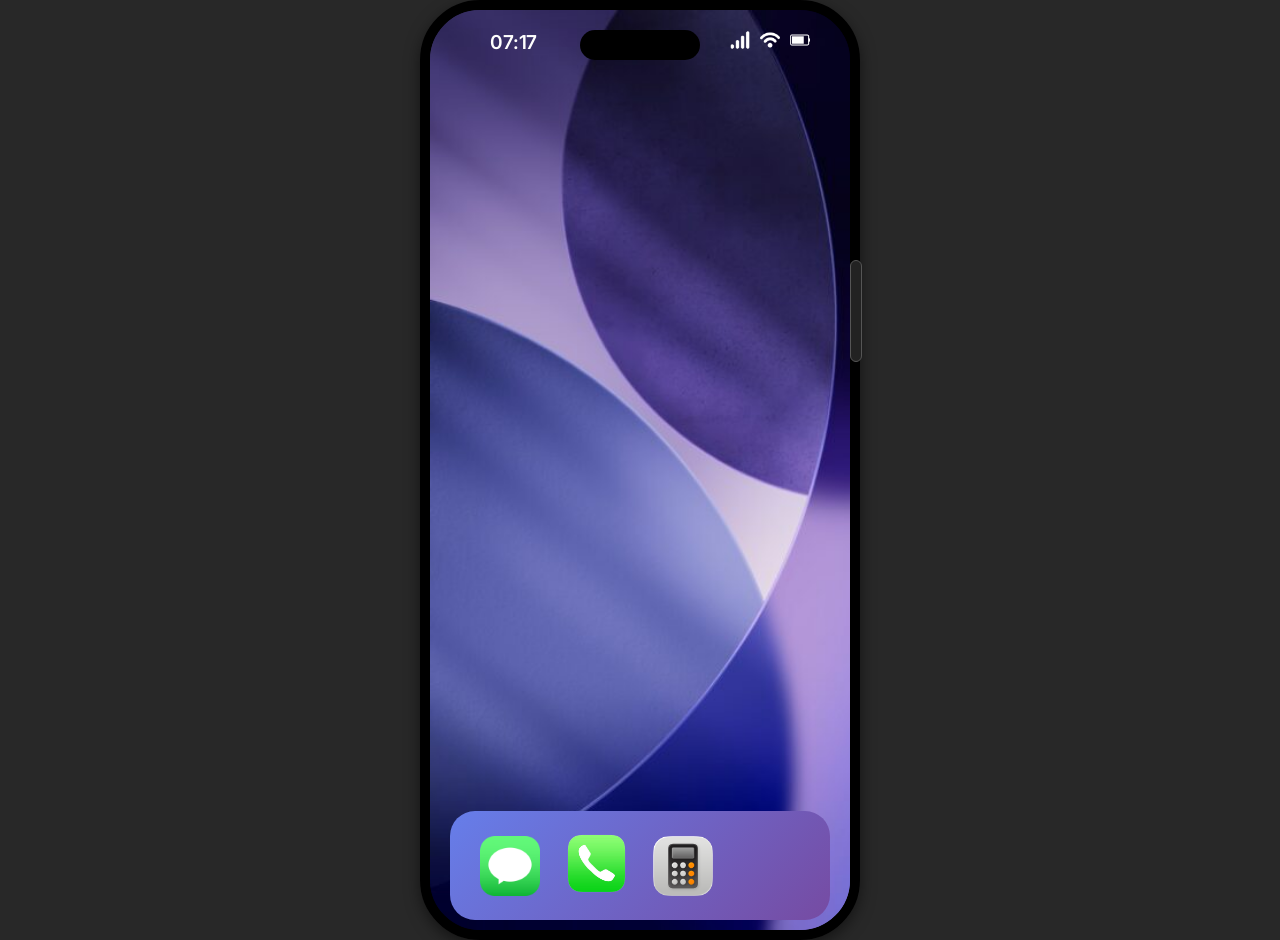
==== index.html @ d0673a6a "Add iPhone web simulator" ====
<!DOCTYPE html>
<html lang="en">
<head>
    <meta charset="UTF-8">
    <meta name="viewport" content="width=device-width, initial-scale=1.0">
    <link rel="preconnect" href="https://fonts.googleapis.com">
    <link rel="preconnect" href="https://fonts.gstatic.com" crossorigin>
    <link href="https://fonts.googleapis.com/css2?family=Baloo+2:wght@400..800&family=Inter:ital,opsz,wght@0,14..32,100..900;1,14..32,100..900&family=JetBrains+Mono:ital,wght@0,100..800;1,100..800&display=swap" rel="stylesheet">
    <link rel="stylesheet" href="css/style.css">
    <link rel="stylesheet" href="css/animations.css">
    <title>Homepage</title>
</head>
<body>
    <a href="lockscreen/lockscreen.html"><div class="powerBtn" onclick="ukljuci()"></div></a>
    <div id="telefon">
        <div id="island"></div>
        <div id="ekran">
            <div id="realTime" class="real-time">
                
            </div>
            <div class="densa_strana">
                <img src="img/signal.png" alt="">
                <img src="img/wi-fi.png" alt="">
                <img src="img/full-battery.png" alt="">
            </div>
            <div id="donjeIkonice">
                <a href="poruke/poruke.html"><img src="img/iphone-message-computer-icons-text-messaging-messenger-93c1965b946804798a4d72bab8ef4b2f.png" alt="" class="donjaIkonica"></a>
                <a href="poziv/poziv.html"><img src="img/dial icon.png" alt="" class="donjaIkonica" id="poziv"></a>
                <a href="kalkulator/kalkulator.html"><img src="img/calc.png" alt="" class="donjaIkonica"></a>
            </div>
    
        </div>
    </div>
    
    
    <script src="js/script.js"></script>
    
</body>
</html>
---- css/style.css ----
body{
    margin: 0;
    background-color: rgb(40, 40, 40);
    width: 100%;
    height: 100vh;
    display: flex;
    justify-content: center;
    align-items: center;
    font-family: 'Inter', sans-serif;
    font-weight: 500;
    letter-spacing: -0.01em;
}

#telefon{
    position: relative;
    margin: auto;
    width: 420px;
    height: 920px;
    background-image:url('../img/iOS-26-Wallpaper-Dusk-Dark-2-369x800.jpg');
    background-repeat: no-repeat;
    background-size: cover;
    border-radius: 60px;
    overflow: hidden;
    border: 10px solid black;

    box-shadow: 0 5px 15px rgba(0,0,0,0.5);

}

#telefon::after {
    animation: glassGlow 6s ease-in-out infinite;
}

.powerBtn{
 
    position: fixed;
    left: calc(50% + 210px);
    top: calc(50% - 190px);
    width: 10px;
    height: 100px;
    border-radius: 10px;
    background-color: #222;
    border: 1px solid #555;
    cursor: pointer;
    transition: 0.2s;
    z-index: 1000;

}

.lockScreen{
    position: absolute;
    top: 20px;
    left: 50%;
    transform: translateX(-50%);
    font-size: 4em; 
    text-align: center;

}

#datum{
    font-size: 0.4em;
    font-weight: 400;
    position: absolute;
    top: 30px;
    left: 50%;
    transform: translateX(-50%);
    color: #fefefe;

}



.lockScreen h1{
    font-size: 2em;
    color: rgba(200, 200, 200, 0.519);

}

.powerBtn:active{
    left: calc(50% + 207px);
}

#ekran{
     will-change: transform;
    touch-action: none; /* sprečava scroll */
    background-image:url('../img/iOS-26-Wallpaper-Dusk-Dark-2-369x800.jpg');
    background-repeat: no-repeat;
    background-size: cover;
    width: 100%;
    height: 100%;
    position: relative;
    animation: fadeBlur 1s ease forwards;
    z-index: 0;
}

.overlay {
	position: fixed;
	bottom: 0;
	top: 0;
	left: 0;
	right: 0;
	width: 100%;
	height: 100%;
	z-index: 100;
	background-color: rgba(0, 0, 0, 0.5);
}

a{
    text-decoration: none;
    color: #fefefe;
}

#island {
    width: 120px;          
    height: 30px;           
    background-color: #000000; 
    border-radius: 25px;
    position: absolute;     
    top: 20px;              
    left: 50%;              
    transform: translateX(-50%); 
    z-index: 990;
}

#header{
    z-index: 999;
}

.real-time {
    position: absolute;
    top: 20px;
    left: 60px;
    font-weight: 600;
    font-size: 1.2em;
    color: #fefefe;
    z-index: 101;
}

.densa_strana {
    position: absolute;
    top: 20px;
    right: 40px; 
    color: #fefefe;
    z-index: 101;
    display: flex;      
    gap: 10px;           
}

.densa_strana img{
    width: 20px;
    height: 20px;

}

.poziv{
    position: fixed;
	bottom: 0;
	top: 0;
	left: 0;
	right: 0;
	width: 100%;
	height: 100%;
	z-index: 100;
	background-color: rgb(30, 30, 30);
    animation: fadeBlur 0.5s ease forwards;

}


.dialBroj, .calcBroj{
    font-weight: 600;
    width: 80px;
    height: 80px;
    border-radius: 10px;
    background-color: rgba(50, 50, 50, 0.5);
    color: #fefefe;
    border: none;
    display: flex;          
    align-items: center;
    justify-content: center;
    transition: 0.1s;
    cursor: pointer;
    margin: 10px;
    border-radius: 50%;
    box-shadow: 0 5px 15px rgba(0,0,0,0.5);

}

.calcBroj{
    margin: 3px;
    width: 94px;
    height: 94px;

}

.sivi{
    background-color: rgb(101, 101, 101);
}

.narandzasti{
    background-color: rgba(255, 137, 0);
}



.tipkice, .tipkiceCalc{
    position: absolute;
    top: 550px;
    left: 50%;
    transform: translate(-50%, -50%) scale(1);
    
}

.tipkiceCalc{
    top:600px
}

.dialBroj, .calcBroj{
    font-size: 1.5em;
}

.dialBroj:hover, .calcBroj:hover{
    background-color: rgb(50, 50, 50);
    transform: scale(1.05);
}

.dialBroj:active, .calcBroj:active{
    transform: scale(1);
}

#brojTelefona{
    position: absolute;
    top:250px;
    left: 50%;
    width: 60%;
    background-color: rgba(0, 0, 0, 0);
    text-align: center;
    transform: translate(-50%, -50%);
    box-shadow: 0 5px 15px rgba(0,0,0,0.5);
}

#pozovi{
    background-color: #137a2d;
} 
#pozovi img{
    width: 30px;
}

#obrisi_broj{
    width: 20px;
    background-color: transparent;
    box-shadow: none;
    position: absolute;
    right: 30px;
    color: rgba(254, 254, 254, 0.509);
    animation: fadeBlur 0.5s ease forwards;
}

input[type="number"]::-webkit-outer-spin-button,
input[type="number"]::-webkit-inner-spin-button {
  -webkit-appearance: none;
  margin: 0;
}

#kontakt{
    position: absolute;
    height: 80px;
    top: 0;
    width: 380px;
    z-index: 1;
    display: flex;
    align-items: flex-end;
    padding: 20px;
    font-size: 1.2em;
    color: #fff;
    gap: 10px;
    box-shadow: 0 5px 15px rgba(0,0,0,0.5);
    background-color: rgba(53, 53, 53, 0.804);
}
#kontakt p, #kontakt a {
    color: #fefefe;
    text-decoration: none;
    margin: 0;
    cursor: pointer;
    z-index: 999;
}   


#fon_ikonica{
    position: absolute;
    right: 70px;
    top: 70px;
    cursor: pointer;
    
}

#trash_ikonica{
    position: absolute;
    right: 20px;
    cursor: pointer;
    z-index: 10;
}


#kontakt img{
    width: 30px;
    cursor: pointer;
    z-index: 1000;
}


input{
    position: absolute;
    left: 20px;
    margin: auto;
    width: 100px;
    height: 20px;
    font-size: 1.5em;
    padding: 10px;
    padding-left: 20px;
    border-radius: 50px;
    transition: 0.5s ease-in-out;
    font-family: 'Inter';
    background-color: rgba(53, 53, 53, 0.503);
    color: #fefefe;
    box-shadow: 0 3px 7px rgba(0,0,0,0.4);
    
}

::-webkit-input-placeholder {
  color: #bababa;
}

input:focus{
    width: 300px;
    border: 2px solid #fefefe;

}

#kucanje h1{
    display: flex;
    justify-content: center;
    align-items: center;
    position: absolute;
    width: 20px;
    left: 360px;
    border-radius: 50%;
    height: 20px;
    padding: 12px;
    background-color: rgba(51, 51, 51, 0.507);
    cursor: pointer;
    color: #fefefe;
    bottom: -10px;
    box-shadow: 0 3px 7px rgba(0,0,0,0.4);
}

#kucanje{
    position: absolute;
    bottom: 40px;
    width: 420px;
    height: 45px;
    padding:10px 0;
    border-radius: 20px;
    transition: 0.2s;
}



#poruke{
    position: absolute;
    top: 140px;      
    bottom: 140px;   
    left: 20px;
    right: 20px;
    width: 380px;
    display: flex;
    padding-right: 20px;
    flex-direction: column;
    overflow-y: auto;
    scrollbar-width:none;    
    gap: 20px;
}


.porukajs {
    max-width: 70%;
    padding: 10px 15px;
    background-color: rgba(48, 141, 255, 0.8);
    border: 1px solid #fefefe;
    color: #fff;
    border-radius: 20px;
    align-self: flex-end;  
    word-wrap: break-word;
    cursor: pointer;
    box-shadow: 0 5px 15px rgba(0,0,0,0.5);
}

.porukajs:active{
    transform: scale(0.95);
    
}

.obrisi{
    max-width: 300px;
    min-height: 100px;
    background-color: rgba(0, 0, 0, 0.817);
    color: #fff;
    text-align: center;
    border-radius: 25px;
    position: fixed;
    top: 50%;
    left: 50%;
    transform: translate(-50%, -50%);
    padding: 25px;
    top: 400px;
    z-index: 999;
    box-shadow: 0 5px 15px rgba(0,0,0,0.5);
    animation: fadeBlur 0.5s ease forwards;


}

.obrisi h2{
    display: inline-block;
    margin:20px 50px;
    cursor: pointer;
    
}

#pravatastarura {
    position: absolute;
    bottom: 0px;
    width: 100%;
    display: flex;
    flex-direction: column; 
    align-items: center;    
    gap: 10px;            
    background-color: rgba(0, 0, 0, 0.5);
    z-index: 10;
    padding-bottom: 30px;
    padding-top: 20px;
    border-radius: 10px;
    
}

.prviRed, .drugiRed, .treciRed, .cetvrtiRed, .petiRed{
    display: flex;           
    justify-content: center; 
    gap: 5px;                
}

.taster {
    font-weight: 600;
    width: 36px;
    height: 50px;
    border-radius: 10px;
    background-color: rgba(50, 50, 50, 0.5);
    color: #fefefe;
    border: none;
    display: flex;          
    align-items: center;
    justify-content: center;
    transition: 0.1s;
    cursor: pointer;
}

.taster:hover{
    transform: scale(1.05);
    box-shadow: 0 3px 7px rgba(0,0,0,0.4);

}

.taster:active{
    transform: scale(0.98);
}

#upper, #backspace{
    width: 52px;
    height: 50px;

}

#space{
    position: absolute;
    left: 110px;
    width: 200px;
}

#enter{
    width: 52px;
    margin-left: 350px;
    background-color: #308dff;
    color: #fefefe;
}

#tackica{
    position: absolute;
    left: 315px;
}

#brojeviKey{
    position: absolute;
    left: 10px;
    width: 95px;
}

#izadjiLinija{
    width: 200px;
    height: 7px;
    background-color: #fefefe;
    position: absolute;
    bottom: 10px;
    left: 25%;
    border-radius: 20px;
    cursor: grab;
    z-index: 999;
}

#donjeIkonice{
    position: absolute;
    bottom:10px;
    width: 340px;
    padding: 20px;
    margin: 0 20px;
    background: linear-gradient(135deg, #667eea 0%, #764ba2 100%);
    border-radius: 25px;
}

.donjaIkonica{
    width: 60px;
    margin: 0 10px;
    border-radius: 10px;
    transition: 0.2s;
}

#poziv{
    width: 65px;
}

.donjaIkonica:hover{
    transform: scale(1.1);
    box-shadow: 0 5px 15px rgba(0,0,0,0.5);
}

#tastaturaUpali{
    position: absolute;
    bottom: 40px;
    left: 20px;
    z-index: 10;
    cursor: pointer;
}
#tastaturaUpali img{
    width: 50px;
}

.zatvori{
    position: fixed;
    top: 10px;
    right: 10px;
    transform: translate(-50%, -50%);
    cursor: pointer;
    z-index: 1000;

}

.zatvori_dial{
    position: fixed;
    top: 80px;
    left: 40px;
    transform: translate(-50%, -50%);
    cursor: pointer;
    z-index: 1000;
    color: #fefefe;
}

#autor{
    position: absolute;
    top: 500px;
    z-index: 999;
}

.calc{
    position: fixed;
	bottom: 0;
	top: 0;
	left: 0;
	right: 0;
	width: 100%;
	height: 100%;
	z-index: 100;
	background-color: rgb(30, 30, 30);
    animation: fadeBlur 0.5s ease forwards;
}

#calc_input{
    top: 250px;
    width: 92%;
    height: 50px;
    left: 50%;
    transform: translateX(-50%);
    border-radius: 0;
    text-align: right;
    font-size: 3em;
    border: none;
    box-shadow: none;
    background-color: rgba(0, 0, 0, 0);
}
---- css/animations.css ----
@keyframes fadeBlur {
    from {
        opacity: 0;
        filter: blur(5px);
    }
    to {
        opacity: 1;
        filter: blur(0);
    }
}

@keyframes lockscreenUp {
    from {
        transform: translateY(0);
    }
    to {
        transform: translateY(-100%);
    }
}

@keyframes tastaturaOpen {
    from {
        transform: translateY(100%);
        opacity: 0;
    }
    to {
        transform: translateY(0);
        opacity: 1;
    }
}

@keyframes tastaturaClose {
    from {
        transform: translateY(0);
        opacity: 1;
    }
    to {
        transform: translateY(100%);
        opacity: 0;
    }
}

@keyframes glassGlow {
    0% { opacity: 0.2; }
    50% { opacity: 0.35; }
    100% { opacity: 0.2; }
}
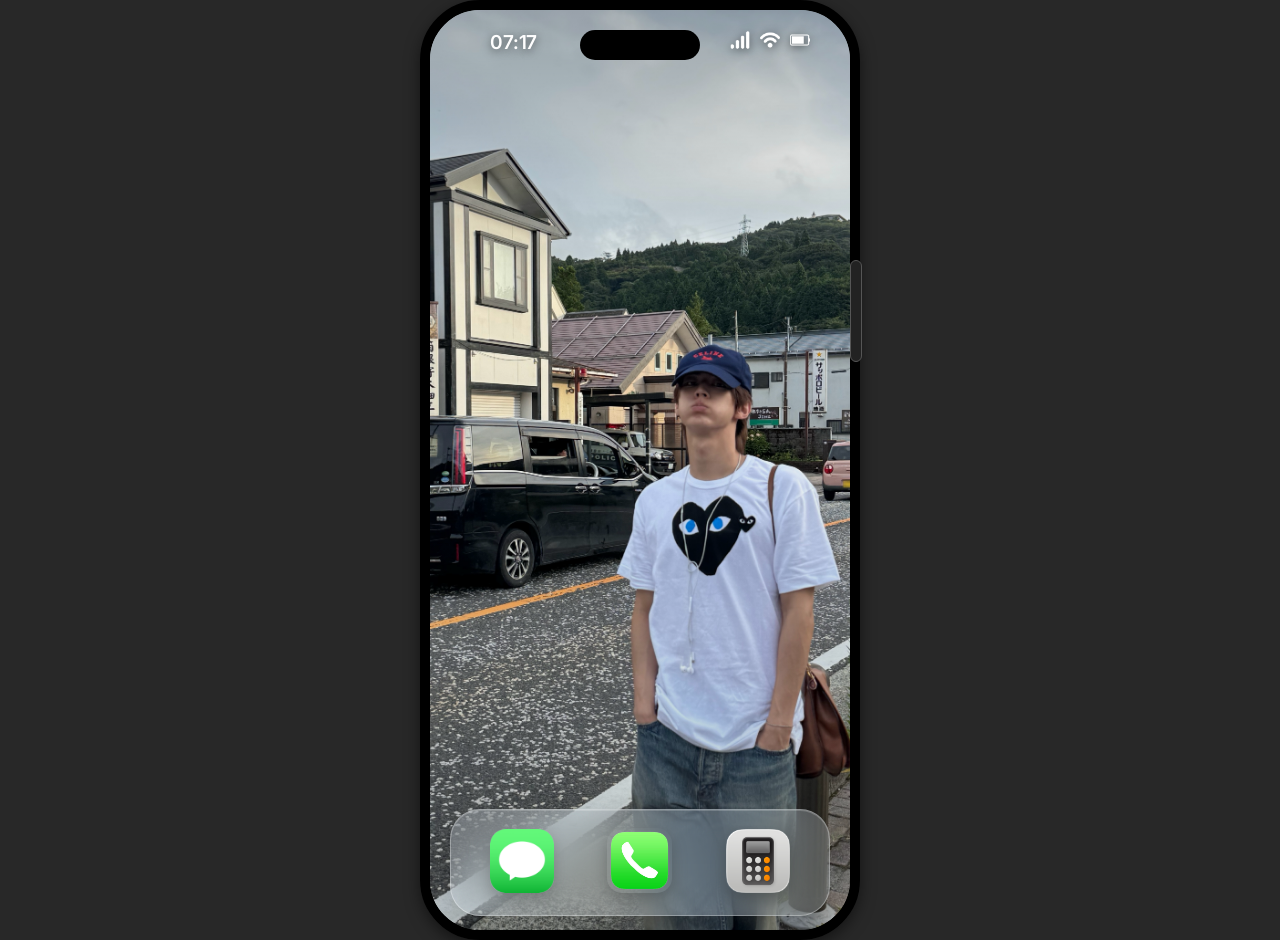
==== commit d3f7e721: "Add custom wallpapers and passcode lock screen" ====
--- a/index.html
+++ b/index.html
@@ -10,7 +10,7 @@
     <link rel="stylesheet" href="css/animations.css">
     <title>Homepage</title>
 </head>
-<body>
+<body class="home-page">
     <a href="lockscreen/lockscreen.html"><div class="powerBtn" onclick="ukljuci()"></div></a>
     <div id="telefon">
         <div id="island"></div>
@@ -36,4 +36,4 @@
     <script src="js/script.js"></script>
     
 </body>
-</html>+</html>
--- a/css/style.css
+++ b/css/style.css
@@ -1,3 +1,8 @@
+:root {
+    --home-wallpaper: url('../img/home-wallpaper.jpg');
+    --lockscreen-wallpaper: url('../img/lockscreen-wallpaper.jpg');
+}
+
 body{
     margin: 0;
     background-color: rgb(40, 40, 40);
@@ -16,9 +21,10 @@
     margin: auto;
     width: 420px;
     height: 920px;
-    background-image:url('../img/iOS-26-Wallpaper-Dusk-Dark-2-369x800.jpg');
+    background-image: linear-gradient(180deg, rgba(0,0,0,0.26) 0%, rgba(0,0,0,0) 30%, rgba(0,0,0,0.18) 100%), var(--home-wallpaper);
     background-repeat: no-repeat;
     background-size: cover;
+    background-position: 52% center;
     border-radius: 60px;
     overflow: hidden;
     border: 10px solid black;
@@ -49,31 +55,31 @@
 
 .lockScreen{
     position: absolute;
-    top: 20px;
+    top: 84px;
     left: 50%;
     transform: translateX(-50%);
-    font-size: 4em; 
+    width: 100%;
     text-align: center;
-
+    color: #fff;
+    text-shadow: 0 2px 12px rgba(0,0,0,0.58);
 }
 
 #datum{
-    font-size: 0.4em;
-    font-weight: 400;
-    position: absolute;
-    top: 30px;
-    left: 50%;
-    transform: translateX(-50%);
-    color: #fefefe;
-
+    margin: 0 0 4px;
+    font-size: 1.15rem;
+    font-weight: 500;
+    color: #fefefe;
 }
 
 
 
 .lockScreen h1{
-    font-size: 2em;
-    color: rgba(200, 200, 200, 0.519);
-
+    margin: 0;
+    font-size: 6.3rem;
+    font-weight: 200;
+    line-height: 0.96;
+    letter-spacing: -0.07em;
+    color: rgba(255,255,255,0.96);
 }
 
 .powerBtn:active{
@@ -83,14 +89,224 @@
 #ekran{
      will-change: transform;
     touch-action: none; /* sprečava scroll */
-    background-image:url('../img/iOS-26-Wallpaper-Dusk-Dark-2-369x800.jpg');
+    background-image: linear-gradient(180deg, rgba(0,0,0,0.26) 0%, rgba(0,0,0,0) 30%, rgba(0,0,0,0.18) 100%), var(--home-wallpaper);
     background-repeat: no-repeat;
     background-size: cover;
+    background-position: 52% center;
     width: 100%;
     height: 100%;
     position: relative;
     animation: fadeBlur 1s ease forwards;
     z-index: 0;
+}
+
+.lockscreen-page #telefon,
+.lockscreen-page #ekran {
+    background-image: linear-gradient(180deg, rgba(0,0,0,0.30) 0%, rgba(0,0,0,0.04) 34%, rgba(0,0,0,0.18) 100%), var(--lockscreen-wallpaper);
+    background-position: 46% center;
+}
+
+.lock-content {
+    position: absolute;
+    inset: 0;
+    z-index: 20;
+    transition: opacity 0.35s ease, transform 0.45s cubic-bezier(0.22, 1, 0.36, 1);
+}
+
+.lock-indicator {
+    position: absolute;
+    top: 62px;
+    left: 50%;
+    width: 17px;
+    height: 14px;
+    transform: translateX(-50%);
+    border-radius: 4px;
+    background: rgba(255,255,255,0.94);
+    box-shadow: 0 2px 10px rgba(0,0,0,0.35);
+}
+
+.lock-indicator span {
+    position: absolute;
+    left: 4px;
+    top: -9px;
+    width: 7px;
+    height: 10px;
+    border: 2px solid rgba(255,255,255,0.94);
+    border-bottom: 0;
+    border-radius: 7px 7px 0 0;
+}
+
+.passcode-active .lock-content {
+    opacity: 0;
+    transform: translateY(-24px) scale(0.98);
+    pointer-events: none;
+}
+
+.passcode-screen {
+    position: absolute;
+    inset: 0;
+    z-index: 800;
+    color: #fff;
+    background: rgba(8, 13, 20, 0.28);
+    -webkit-backdrop-filter: blur(22px) saturate(0.9);
+    backdrop-filter: blur(22px) saturate(0.9);
+    opacity: 0;
+    visibility: hidden;
+    transform: translateY(18px);
+    transition: opacity 0.3s ease, transform 0.45s cubic-bezier(0.22, 1, 0.36, 1), visibility 0.3s;
+    pointer-events: none;
+}
+
+.passcode-screen.visible {
+    opacity: 1;
+    visibility: visible;
+    transform: translateY(0);
+    pointer-events: auto;
+}
+
+.passcode-panel {
+    box-sizing: border-box;
+    width: 100%;
+    height: 100%;
+    padding: 112px 36px 44px;
+    display: flex;
+    flex-direction: column;
+    align-items: center;
+    text-align: center;
+    transition: opacity 0.28s ease, transform 0.38s ease;
+}
+
+.passcode-heading {
+    min-height: 120px;
+}
+
+.passcode-title {
+    margin: 0;
+    font-size: 1.35rem;
+    font-weight: 500;
+    letter-spacing: -0.02em;
+    text-shadow: 0 2px 10px rgba(0,0,0,0.58);
+}
+
+.passcode-dots {
+    display: flex;
+    justify-content: center;
+    gap: 20px;
+    margin-top: 24px;
+}
+
+.passcode-dot {
+    width: 11px;
+    height: 11px;
+    border: 1.5px solid rgba(255,255,255,0.94);
+    border-radius: 50%;
+    box-sizing: border-box;
+    box-shadow: 0 2px 8px rgba(0,0,0,0.25);
+    transition: background-color 0.16s ease, transform 0.16s ease;
+}
+
+.passcode-dot.filled {
+    background: #fff;
+    transform: scale(1.08);
+}
+
+.passcode-message {
+    min-height: 20px;
+    margin: 16px 0 0;
+    font-size: 0.82rem;
+    font-weight: 500;
+    text-shadow: 0 2px 8px rgba(0,0,0,0.62);
+}
+
+.passcode-keypad {
+    display: grid;
+    grid-template-columns: repeat(3, 78px);
+    grid-auto-rows: 78px;
+    gap: 16px 22px;
+    justify-content: center;
+    align-items: center;
+    margin-top: 48px;
+}
+
+.passcode-key,
+.passcode-action {
+    width: 78px;
+    height: 78px;
+    margin: 0;
+    padding: 0;
+    border: 1px solid rgba(255,255,255,0.30);
+    color: #fff;
+    font-family: 'Inter', sans-serif;
+    cursor: pointer;
+    -webkit-tap-highlight-color: transparent;
+}
+
+.passcode-key {
+    display: flex;
+    flex-direction: column;
+    align-items: center;
+    justify-content: center;
+    border-radius: 50%;
+    background: rgba(255,255,255,0.20);
+    box-shadow: inset 0 1px 1px rgba(255,255,255,0.20), 0 8px 22px rgba(0,0,0,0.14);
+    -webkit-backdrop-filter: blur(12px);
+    backdrop-filter: blur(12px);
+    text-shadow: 0 2px 8px rgba(0,0,0,0.45);
+    transition: transform 0.1s ease, background-color 0.12s ease;
+}
+
+.passcode-key strong {
+    font-size: 2rem;
+    font-weight: 400;
+    line-height: 1;
+}
+
+.passcode-key small {
+    min-height: 12px;
+    margin-top: 3px;
+    font-size: 0.58rem;
+    font-weight: 700;
+    line-height: 1;
+    letter-spacing: 0.18em;
+}
+
+.passcode-key:hover {
+    background: rgba(255,255,255,0.29);
+}
+
+.passcode-key:active {
+    transform: scale(0.93);
+    background: rgba(255,255,255,0.38);
+}
+
+.passcode-action {
+    border-color: transparent;
+    background: transparent;
+    font-size: 0.9rem;
+    font-weight: 500;
+    text-shadow: 0 2px 8px rgba(0,0,0,0.62);
+    transition: opacity 0.12s ease, transform 0.12s ease;
+}
+
+.passcode-action:hover {
+    opacity: 0.78;
+}
+
+.passcode-action:active {
+    transform: scale(0.94);
+}
+
+.passcode-key:focus-visible,
+.passcode-action:focus-visible,
+#izadjiLinija:focus-visible,
+.powerBtn:focus-visible {
+    outline: 2px solid #fff;
+    outline-offset: 3px;
+}
+
+.passcode-screen.unlocking .passcode-panel {
+    opacity: 0;
+    transform: scale(1.08);
 }
 
 .overlay {
@@ -134,6 +350,7 @@
     font-size: 1.2em;
     color: #fefefe;
     z-index: 101;
+    text-shadow: 0 2px 8px rgba(0,0,0,0.58);
 }
 
 .densa_strana {
@@ -144,6 +361,7 @@
     z-index: 101;
     display: flex;      
     gap: 10px;           
+    filter: drop-shadow(0 2px 5px rgba(0,0,0,0.55));
 }
 
 .densa_strana img{
@@ -505,32 +723,45 @@
 }
 
 #izadjiLinija{
-    width: 200px;
-    height: 7px;
+    width: 140px;
+    height: 5px;
     background-color: #fefefe;
     position: absolute;
-    bottom: 10px;
-    left: 25%;
+    bottom: 9px;
+    left: 50%;
+    transform: translateX(-50%);
     border-radius: 20px;
     cursor: grab;
     z-index: 999;
+    padding: 0;
+    border: 0;
+    box-shadow: 0 1px 4px rgba(0,0,0,0.35);
 }
 
 #donjeIkonice{
     position: absolute;
-    bottom:10px;
-    width: 340px;
-    padding: 20px;
+    bottom: 14px;
+    width: calc(100% - 40px);
+    padding: 18px 12px;
     margin: 0 20px;
-    background: linear-gradient(135deg, #667eea 0%, #764ba2 100%);
-    border-radius: 25px;
+    box-sizing: border-box;
+    display: flex;
+    justify-content: space-around;
+    align-items: center;
+    background: rgba(235,240,255,0.24);
+    border: 1px solid rgba(255,255,255,0.30);
+    border-radius: 30px;
+    box-shadow: 0 16px 36px rgba(0,0,0,0.22), inset 0 1px 0 rgba(255,255,255,0.18);
+    -webkit-backdrop-filter: blur(24px) saturate(1.6);
+    backdrop-filter: blur(24px) saturate(1.6);
 }
 
 .donjaIkonica{
-    width: 60px;
-    margin: 0 10px;
-    border-radius: 10px;
+    width: 64px;
+    margin: 0;
+    border-radius: 15px;
     transition: 0.2s;
+    box-shadow: 0 7px 16px rgba(0,0,0,0.22);
 }
 
 #poziv{
--- a/css/animations.css
+++ b/css/animations.css
@@ -44,4 +44,16 @@
     0% { opacity: 0.2; }
     50% { opacity: 0.35; }
     100% { opacity: 0.2; }
-}+}
+
+@keyframes passcodeShake {
+    0%, 100% { transform: translateX(0); }
+    20% { transform: translateX(-12px); }
+    40% { transform: translateX(10px); }
+    60% { transform: translateX(-7px); }
+    80% { transform: translateX(5px); }
+}
+
+.passcode-dots.shake {
+    animation: passcodeShake 0.42s ease-in-out;
+}
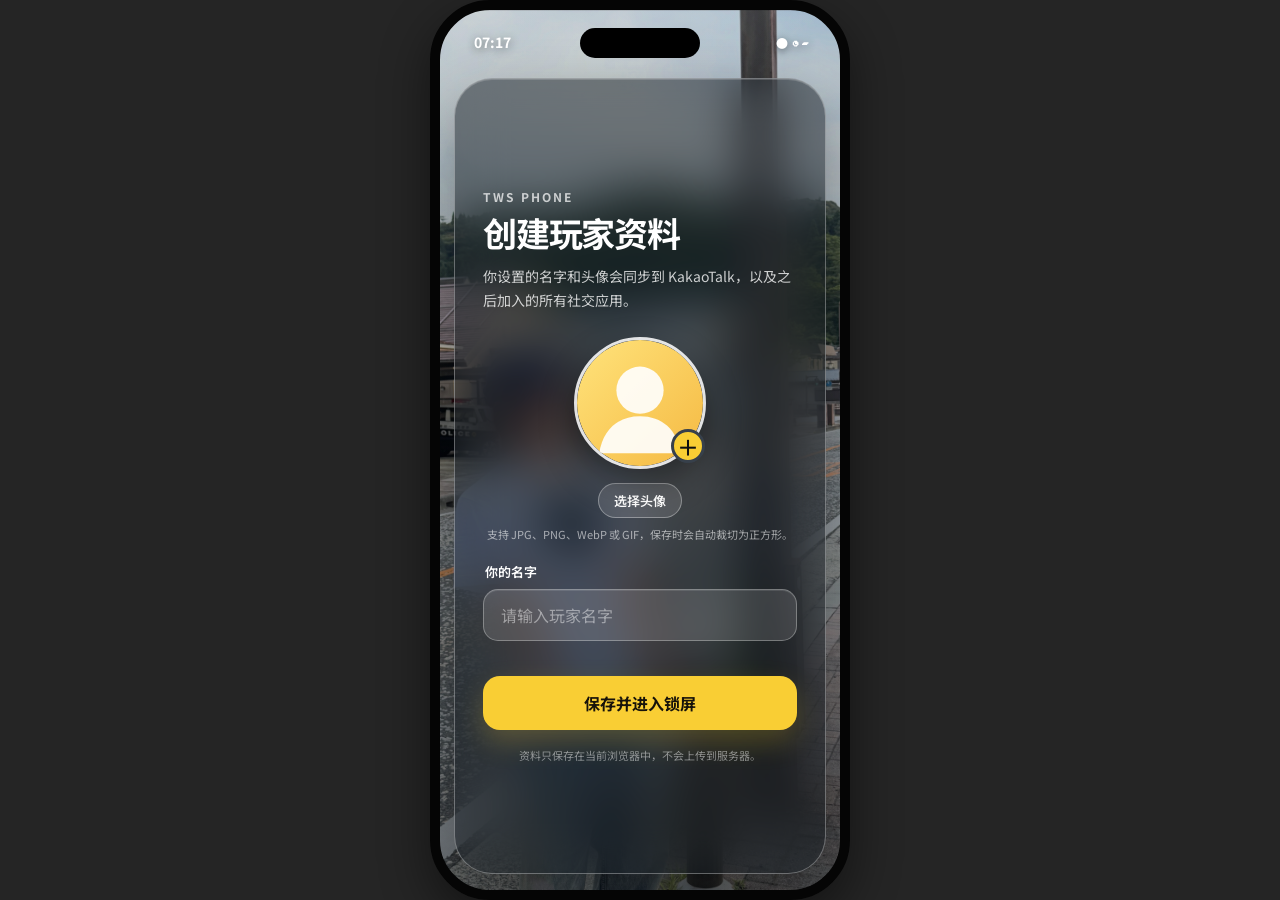
==== commit a8747f3d: "Add player profiles and Chinese KakaoTalk app" ====
--- a/index.html
+++ b/index.html
@@ -1,39 +1,63 @@
 <!DOCTYPE html>
-<html lang="en">
+<html lang="zh-CN">
 <head>
     <meta charset="UTF-8">
     <meta name="viewport" content="width=device-width, initial-scale=1.0">
     <link rel="preconnect" href="https://fonts.googleapis.com">
     <link rel="preconnect" href="https://fonts.gstatic.com" crossorigin>
-    <link href="https://fonts.googleapis.com/css2?family=Baloo+2:wght@400..800&family=Inter:ital,opsz,wght@0,14..32,100..900;1,14..32,100..900&family=JetBrains+Mono:ital,wght@0,100..800;1,100..800&display=swap" rel="stylesheet">
+    <link href="https://fonts.googleapis.com/css2?family=Baloo+2:wght@400..800&family=Inter:ital,opsz,wght@0,14..32,100..900;1,14..32,100..900&family=JetBrains+Mono:ital,wght@0,100..800&family=Noto+Sans+SC:wght@400;500;600;700&display=swap" rel="stylesheet">
     <link rel="stylesheet" href="css/style.css">
     <link rel="stylesheet" href="css/animations.css">
-    <title>Homepage</title>
+    <script src="js/profile-store.js"></script>
+    <script>
+        if (!window.TWSProfile.load()) {
+            window.location.replace('player/player.html');
+        } else if (!window.TWSProfile.isUnlocked()) {
+            window.location.replace('lockscreen/lockscreen.html');
+        }
+    </script>
+    <title>TWS Phone 桌面</title>
 </head>
 <body class="home-page">
-    <a href="lockscreen/lockscreen.html"><div class="powerBtn" onclick="ukljuci()"></div></a>
+    <button class="powerBtn" type="button" aria-label="锁定手机" onclick="ukljuci()"></button>
     <div id="telefon">
         <div id="island"></div>
         <div id="ekran">
-            <div id="realTime" class="real-time">
-                
-            </div>
-            <div class="densa_strana">
+            <div id="realTime" class="real-time"></div>
+            <div class="densa_strana" aria-hidden="true">
                 <img src="img/signal.png" alt="">
                 <img src="img/wi-fi.png" alt="">
                 <img src="img/full-battery.png" alt="">
             </div>
+
+            <a class="home-profile" href="player/player.html?edit=1" aria-label="修改玩家资料">
+                <img data-player-avatar src="" alt="玩家头像">
+                <span>
+                    <small>当前玩家</small>
+                    <strong data-player-name>玩家</strong>
+                </span>
+            </a>
+
+            <div class="home-apps" aria-label="应用">
+                <button id="openKakaoTalk" class="home-app" type="button" aria-label="打开 KakaoTalk">
+                    <img src="img/kakaotalk-icon.svg" alt="">
+                    <span>KakaoTalk</span>
+                </button>
+            </div>
+
             <div id="donjeIkonice">
-                <a href="poruke/poruke.html"><img src="img/iphone-message-computer-icons-text-messaging-messenger-93c1965b946804798a4d72bab8ef4b2f.png" alt="" class="donjaIkonica"></a>
-                <a href="poziv/poziv.html"><img src="img/dial icon.png" alt="" class="donjaIkonica" id="poziv"></a>
-                <a href="kalkulator/kalkulator.html"><img src="img/calc.png" alt="" class="donjaIkonica"></a>
+                <a href="poruke/poruke.html" aria-label="信息"><img src="img/iphone-message-computer-icons-text-messaging-messenger-93c1965b946804798a4d72bab8ef4b2f.png" alt="" class="donjaIkonica"></a>
+                <a href="poziv/poziv.html" aria-label="电话"><img src="img/dial icon.png" alt="" class="donjaIkonica" id="poziv"></a>
+                <a href="kalkulator/kalkulator.html" aria-label="计算器"><img src="img/calc.png" alt="" class="donjaIkonica"></a>
             </div>
-    
+
+            <section id="kakaoTalkApp" class="phone-app" aria-hidden="true" hidden>
+                <iframe id="kakaoTalkFrame" title="KakaoTalk 仿真应用" data-src="kakaotalk/index.html"></iframe>
+                <button id="closeKakaoTalk" class="app-home-indicator" type="button" aria-label="返回手机桌面"></button>
+            </section>
         </div>
     </div>
-    
-    
+
     <script src="js/script.js"></script>
-    
 </body>
 </html>
--- a/css/style.css
+++ b/css/style.css
@@ -336,6 +336,11 @@
     left: 50%;              
     transform: translateX(-50%); 
     z-index: 990;
+}
+
+.app-running #island {
+    opacity: 0;
+    pointer-events: none;
 }
 
 #header{
@@ -756,6 +761,170 @@
     backdrop-filter: blur(24px) saturate(1.6);
 }
 
+.home-profile {
+    position: absolute;
+    z-index: 120;
+    top: 76px;
+    left: 22px;
+    max-width: 210px;
+    display: flex;
+    align-items: center;
+    gap: 10px;
+    padding: 8px 13px 8px 8px;
+    border: 1px solid rgba(255,255,255,0.30);
+    border-radius: 22px;
+    color: #fff;
+    background: rgba(18,24,32,0.24);
+    box-shadow: 0 10px 26px rgba(0,0,0,0.16), inset 0 1px 0 rgba(255,255,255,0.14);
+    -webkit-backdrop-filter: blur(18px) saturate(1.35);
+    backdrop-filter: blur(18px) saturate(1.35);
+    text-shadow: 0 2px 8px rgba(0,0,0,0.52);
+    transition: transform 0.16s ease, background-color 0.16s ease;
+}
+
+.home-profile:hover {
+    transform: scale(1.025);
+    background: rgba(18,24,32,0.34);
+}
+
+.home-profile img {
+    width: 42px;
+    height: 42px;
+    flex: 0 0 auto;
+    border: 1px solid rgba(255,255,255,0.72);
+    border-radius: 50%;
+    object-fit: cover;
+    background: rgba(255,255,255,0.18);
+}
+
+.home-profile span {
+    min-width: 0;
+    display: flex;
+    flex-direction: column;
+}
+
+.home-profile small {
+    color: rgba(255,255,255,0.72);
+    font-size: 0.66rem;
+    line-height: 1.2;
+}
+
+.home-profile strong {
+    max-width: 130px;
+    overflow: hidden;
+    font-size: 0.92rem;
+    font-weight: 600;
+    line-height: 1.35;
+    text-overflow: ellipsis;
+    white-space: nowrap;
+}
+
+.home-apps {
+    position: absolute;
+    z-index: 110;
+    top: 166px;
+    left: 24px;
+    display: grid;
+    grid-template-columns: repeat(4, 70px);
+    gap: 22px 23px;
+}
+
+.home-app {
+    width: 70px;
+    padding: 0;
+    border: 0;
+    color: #fff;
+    background: transparent;
+    font-family: 'Inter', 'Noto Sans SC', sans-serif;
+    text-align: center;
+    text-shadow: 0 2px 7px rgba(0,0,0,0.75);
+    cursor: pointer;
+    -webkit-tap-highlight-color: transparent;
+}
+
+.home-app img {
+    display: block;
+    width: 64px;
+    height: 64px;
+    margin: 0 auto 7px;
+    border-radius: 15px;
+    box-shadow: 0 8px 18px rgba(0,0,0,0.26);
+    transition: transform 0.16s ease, filter 0.16s ease;
+}
+
+.home-app span {
+    display: block;
+    width: 78px;
+    margin-left: -4px;
+    overflow: hidden;
+    font-size: 0.72rem;
+    font-weight: 500;
+    text-overflow: ellipsis;
+    white-space: nowrap;
+}
+
+.home-app:hover img {
+    transform: scale(1.07);
+    filter: brightness(1.04);
+}
+
+.home-app:active img {
+    transform: scale(0.94);
+}
+
+.home-app:focus-visible,
+.home-profile:focus-visible,
+.app-home-indicator:focus-visible {
+    outline: 3px solid rgba(255,255,255,0.95);
+    outline-offset: 4px;
+}
+
+.phone-app {
+    position: absolute;
+    z-index: 1100;
+    inset: 0;
+    overflow: hidden;
+    border-radius: 50px;
+    background: #fff;
+    opacity: 0;
+    transform: scale(0.92);
+    transform-origin: 57px 218px;
+    transition: opacity 0.22s ease, transform 0.34s cubic-bezier(0.22, 1, 0.36, 1);
+}
+
+.phone-app[hidden] {
+    display: none;
+}
+
+.phone-app.visible {
+    opacity: 1;
+    transform: scale(1);
+}
+
+.phone-app iframe {
+    width: 100%;
+    height: 100%;
+    display: block;
+    border: 0;
+    background: #fff;
+}
+
+.app-home-indicator {
+    position: absolute;
+    z-index: 5;
+    bottom: 8px;
+    left: 50%;
+    width: 140px;
+    height: 5px;
+    padding: 0;
+    border: 0;
+    border-radius: 999px;
+    background: rgba(27,27,27,0.88);
+    box-shadow: 0 1px 4px rgba(255,255,255,0.25);
+    transform: translateX(-50%);
+    cursor: pointer;
+}
+
 .donjaIkonica{
     width: 64px;
     margin: 0;
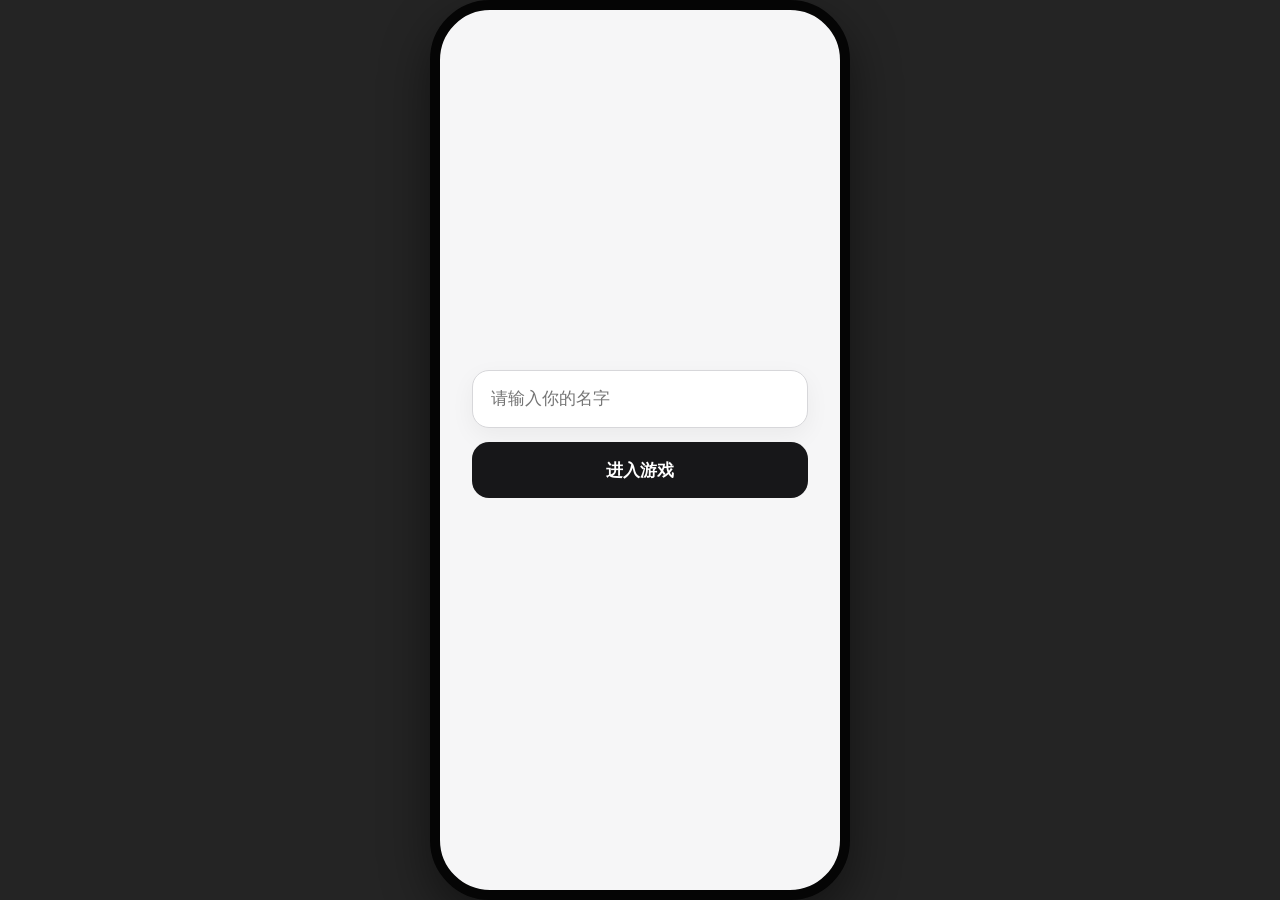
==== commit e16f259a: "Implement playable chapter one story" ====
--- a/index.html
+++ b/index.html
@@ -9,6 +9,9 @@
     <link rel="stylesheet" href="css/style.css">
     <link rel="stylesheet" href="css/animations.css">
     <script src="js/profile-store.js"></script>
+    <script src="game/story-data.js"></script>
+    <script src="game/engine.js"></script>
+    <script src="game/runtime.js"></script>
     <script>
         if (!window.TWSProfile.load()) {
             window.location.replace('player/player.html');
@@ -16,7 +19,7 @@
             window.location.replace('lockscreen/lockscreen.html');
         }
     </script>
-    <title>TWS Phone 桌面</title>
+    <title>和校园里那个很受欢迎的男生谈恋爱</title>
 </head>
 <body class="home-page">
     <button class="powerBtn" type="button" aria-label="锁定手机" onclick="ukljuci()"></button>
@@ -38,11 +41,25 @@
                 </span>
             </a>
 
+            <div id="chapterBadge" class="chapter-badge">第一章</div>
+            <button id="storyNotification" class="story-notification" type="button" hidden>
+                <span id="notificationApp">KakaoTalk</span>
+                <strong id="notificationTitle">新消息</strong>
+                <small id="notificationBody"></small>
+                <time id="notificationTime"></time>
+            </button>
+
             <div class="home-apps" aria-label="应用">
-                <button id="openKakaoTalk" class="home-app" type="button" aria-label="打开 KakaoTalk">
+                <button class="home-app" type="button" data-app="kakaotalk" data-url="kakaotalk/index.html" aria-label="打开 KakaoTalk">
                     <img src="img/kakaotalk-icon.svg" alt="">
                     <span>KakaoTalk</span>
                 </button>
+                <button class="home-app" type="button" data-app="forum" data-url="forum/index.html?v=2" aria-label="打开校园论坛"><i class="app-icon forum-icon">校</i><span>校园论坛</span></button>
+                <button class="home-app" type="button" data-app="instagram" data-url="apps/index.html?app=instagram" aria-label="打开 Instagram"><i class="app-icon instagram-icon">◎</i><span>Instagram</span></button>
+                <button class="home-app" type="button" data-app="x" data-url="apps/index.html?app=x" aria-label="打开 X"><i class="app-icon x-icon">𝕏</i><span>X</span></button>
+                <button class="home-app" type="button" data-app="calendar" data-url="apps/index.html?app=calendar" aria-label="打开日历"><i class="app-icon calendar-icon"><b>10月</b>26</i><span>日历</span></button>
+                <button class="home-app" type="button" data-app="photos" data-url="apps/index.html?app=photos" aria-label="打开相册"><i class="app-icon photos-icon">✿</i><span>相册</span></button>
+                <button class="home-app" type="button" data-app="settings" data-url="apps/index.html?app=settings" aria-label="打开设置"><i class="app-icon settings-icon">⚙</i><span>设置</span></button>
             </div>
 
             <div id="donjeIkonice">
@@ -51,9 +68,9 @@
                 <a href="kalkulator/kalkulator.html" aria-label="计算器"><img src="img/calc.png" alt="" class="donjaIkonica"></a>
             </div>
 
-            <section id="kakaoTalkApp" class="phone-app" aria-hidden="true" hidden>
-                <iframe id="kakaoTalkFrame" title="KakaoTalk 仿真应用" data-src="kakaotalk/index.html"></iframe>
-                <button id="closeKakaoTalk" class="app-home-indicator" type="button" aria-label="返回手机桌面"></button>
+            <section id="phoneApp" class="phone-app" aria-hidden="true" hidden>
+                <iframe id="phoneAppFrame" title="手机应用"></iframe>
+                <button id="closePhoneApp" class="app-home-indicator" type="button" aria-label="返回手机桌面"></button>
             </section>
         </div>
     </div>
--- a/css/style.css
+++ b/css/style.css
@@ -852,6 +852,76 @@
     transition: transform 0.16s ease, filter 0.16s ease;
 }
 
+.home-app .app-icon {
+    width: 64px;
+    height: 64px;
+    margin: 0 auto 7px;
+    display: grid;
+    place-items: center;
+    border-radius: 15px;
+    overflow: hidden;
+    color: #fff;
+    background: #222;
+    font-style: normal;
+    font-size: 30px;
+    font-weight: 700;
+    line-height: 1;
+    text-shadow: none;
+    box-shadow: 0 8px 18px rgba(0,0,0,0.26);
+    transition: transform 0.16s ease, filter 0.16s ease;
+}
+
+.home-app:hover .app-icon { transform: scale(1.07); filter: brightness(1.04); }
+.home-app:active .app-icon { transform: scale(0.94); }
+.forum-icon { background: linear-gradient(145deg, #7d5ce7, #5036ad) !important; }
+.instagram-icon { background: radial-gradient(circle at 70% 75%, #ffd45a 0 15%, #e94074 38%, #6b54d8 75%) !important; }
+.x-icon { background: #050505 !important; }
+.calendar-icon { grid-template-rows: 22px 1fr; color: #161616 !important; background: #fff !important; font-size: 26px !important; }
+.calendar-icon b { width: 100%; align-self: stretch; padding-top: 5px; color: #ef3a34; font-size: 9px; font-weight: 700; }
+.photos-icon { color: #ff615c !important; background: radial-gradient(circle, #fff 0 26%, #ffd75d 28% 38%, #69d477 40% 52%, #63a8ff 54% 66%, #bd6bf0 68% 80%, #fff 82%) !important; }
+.settings-icon { color: #fff !important; background: linear-gradient(#9297a0,#666b74) !important; }
+
+.chapter-badge {
+    position: absolute;
+    z-index: 125;
+    top: 83px;
+    right: 23px;
+    padding: 7px 11px;
+    border: 1px solid rgba(255,255,255,.34);
+    border-radius: 16px;
+    color: #fff;
+    background: rgba(18,24,32,.28);
+    font-size: 12px;
+    font-weight: 700;
+    text-shadow: 0 2px 7px rgba(0,0,0,.55);
+    -webkit-backdrop-filter: blur(16px);
+    backdrop-filter: blur(16px);
+}
+
+.story-notification {
+    position: absolute;
+    z-index: 600;
+    top: 64px;
+    left: 14px;
+    right: 14px;
+    min-height: 88px;
+    padding: 12px 45px 12px 14px;
+    border: 1px solid rgba(255,255,255,.34);
+    border-radius: 22px;
+    color: #fff;
+    background: rgba(28,33,42,.72);
+    text-align: left;
+    box-shadow: 0 14px 35px rgba(0,0,0,.24);
+    -webkit-backdrop-filter: blur(24px) saturate(1.4);
+    backdrop-filter: blur(24px) saturate(1.4);
+}
+
+.story-notification[hidden] { display: none; }
+.story-notification span { display: block; color: rgba(255,255,255,.68); font-size: 10px; text-transform: uppercase; }
+.story-notification strong { display: block; margin-top: 3px; font-size: 14px; }
+.story-notification small { display: block; max-width: 300px; margin-top: 3px; overflow: hidden; font-size: 12px; font-weight: 400; text-overflow: ellipsis; white-space: nowrap; }
+.story-notification time { position: absolute; top: 12px; right: 14px; color: rgba(255,255,255,.62); font-size: 10px; }
+
 .home-app span {
     display: block;
     width: 78px;
